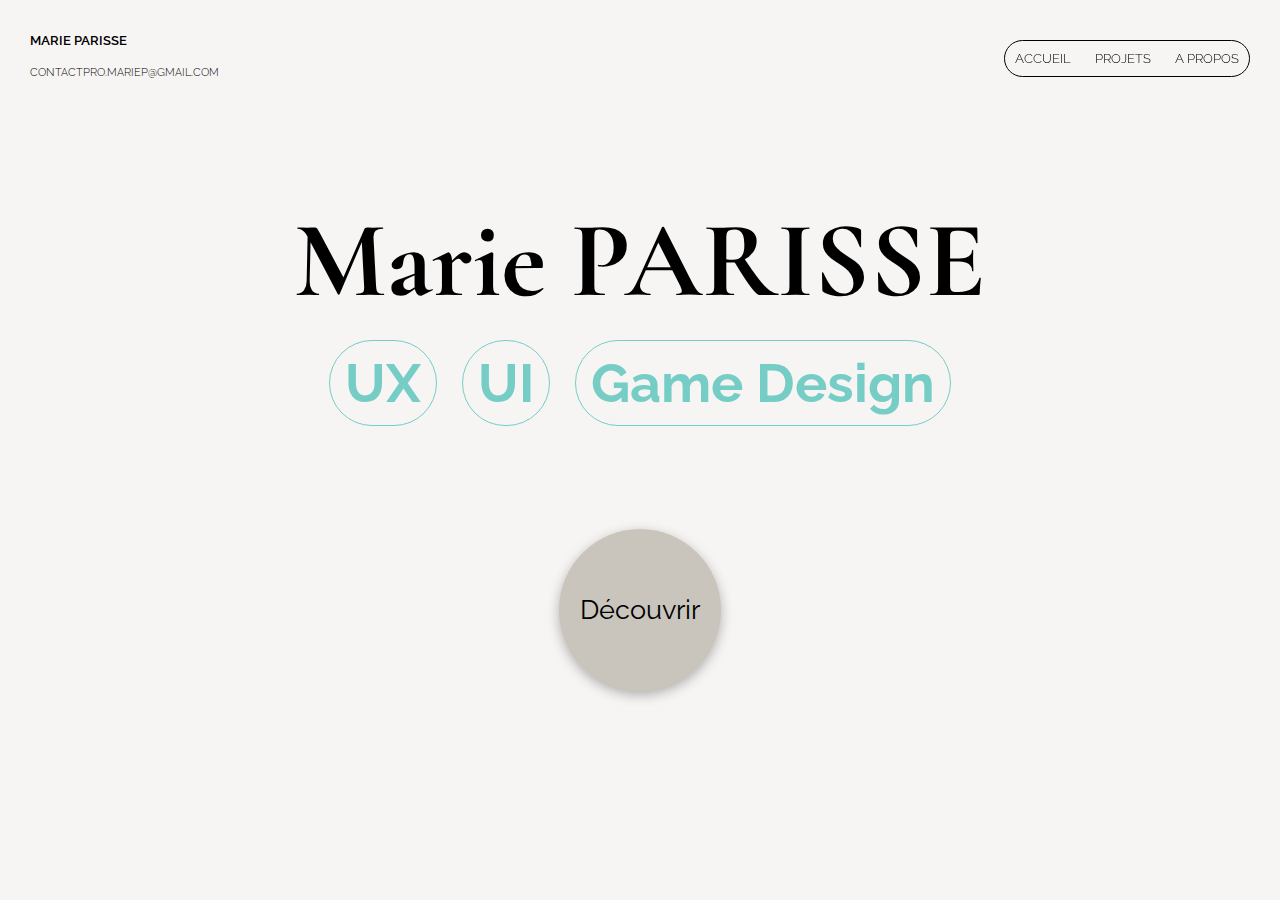
==== index.html @ 4c053312 "Update index.html" ====
<!DOCTYPE html>
<html lang="fr">
<head>
    <meta charset="UTF-8">
    <meta http-equiv="X-UA-Compatible" content="IE=edge">
    <meta name="viewport" content="width=device-width, initial-scale=1.0">
    <title>Portfolio - Marie PARISSE</title>
    <link rel="stylesheet" type="text/css" href="./css/style-index.css">
    <script src="./js/js-index.js" defer></script>
</head>
<body>
    <nav>
        <div class="rubrique">
            <a class="onglet souslignage" href="#">
                Accueil
            </a>
            <a class="onglet souslignage" href="./menu.html">
                Projets
            </a>
            <a class="onglet souslignage" href="./about.html">
                A propos
            </a>
        </div>
        <div class="coordonnee">
            <h3>MARIE PARISSE</h3>
            <a class="mail reseau souslignage" href="mailto:contactpro.mariep@gmail.com">contactpro.mariep@gmail.com</a>
        </div>
        
    </nav>
    <section>

        <!-- Les spans permettent d'animer le texte en fixant un overflow hidden sur les parents-->
        <h1 class="titre">
            Marie PARISSE <br>  
            <span class="etiquette"><span>UX</span></span>
            <span class="etiquette"><span>UI</span></span>
            <span class="etiquette"><span>Game Design</span></span>
        </h1>
            <a href="./menu.html" id="bouton" class="decouvrir"><div class="bouton">Découvrir</div></a>
            <div class="effet" id="effet-transition"></div>
    </section>
<div class="volet" id="volet"></div>
</body>
</html>
---- css/style-index.css ----
@import url('https://fonts.googleapis.com/css2?family=Cormorant+Garamond:wght@300&display=swap');
@import url('https://fonts.googleapis.com/css2?family=Raleway:wght@300&display=swap');

body{
    overflow: hidden;
    position: relative;
    background-color: #f7f5f4;
    font-family: 'Raleway', sans-serif;
    margin: 0;
    /* background-image: url(../img/constellation.jpg);
    background-size: cover; */
}

/*Barre de navigation */
nav{
    z-index: 999;
    width: 100%;
    margin: 20px 30px 20px 30px;
}

.coordonnee{
    float: left;
    text-transform: uppercase;
}

h3{
    font-weight: 600;
    font-size: 13px;
}

.liens, .mail{
    font-weight: 300;
    font-size: 11px;
}

.reseau{
    position: relative;
}

.rubrique{
    float: right;
    margin: 20px 60px 10px 0;
    border:solid 1px black;
    background-color: rgba(250, 235, 215, 0);
    backdrop-filter: blur(20px);
    border-radius: 20px;
    box-shadow: 1px -2px 2px rgba(250, 235, 215, 0);
    z-index: 1000;
}

.onglet{
    margin: 10px;
    text-align: center;
    display: inline-block;
    position: relative;
    text-transform: uppercase;
    font-size: 13px;
    font-weight: 300;
}

.souslignage::before{
    position: absolute;
    background-color: rgb(0, 0, 0);
    content: '';
    bottom: 0;
    left: 0;
    width: 0;
    height: 1px;
    transition: all 0.4s ease;
}

.souslignage:hover::before{
    width: 100%;
  }

a{
    text-decoration: none;
    color: black;
}

/* Fin barre de navigation */

section{
    clear: both;
    position: relative;

}

/* Style et animation du titre */

h1{
    font-size: 12vh;
    text-align: center;
    padding-top: calc(18vh - (12vh/2));
    font-family: 'Cormorant Garamond', serif;
    
}

.etiquette{
    padding: 10px 15px;
    font-family: 'Raleway', sans-serif;
    color: rgb(118, 205, 198);
    font-size: 6vh;
    border:solid 1.5px rgb(118, 205, 198);
    border-radius: 200px;
}

.etiquette :hover{
    color: rgb(118, 205, 198);
}

.titre span{
    display: inline-block;
    overflow: hidden;
    transition: all 0.3s;
}

.titre span span{
    display: block;
    animation: ApparitionTitre .7s 10s both;
    
}

@keyframes ApparitionTitre{
    from{
        opacity: 0;
        transform: translateY(100%) rotateZ(5deg);
    }
    to{
        opacity: 1;
        transform: translateY(0%) rotateZ(0deg);
    }
}

.titre span:hover{

    translate: 0 -3px; 
}

/* Bouton Découvrir */

.bouton{
    width: 18vh;
    height: 18vh;
    border-radius: 100px;
    text-align: center;
    line-height: 18vh;
    font-size: 3vh;
    margin: auto;
    background-color: rgb(201, 197, 189);
    color: black;
    box-shadow: rgba(47, 47, 47, 0.354) 0px 4px 12px;

    transition: all 0.5s;
}

.bouton:hover{
    transform: scale(1.1);
    border: 0px;
    background-color: rgb(255, 255, 255);
    box-shadow: rgba(165, 165, 165, 0.797) 0px 8px 24px;
}

a{
    text-decoration: none;
    color: black;
}

a .bouton{
    z-index: 0;
}

/* Style du cercle de transition */

.effet{
    width: 18vh;
    height: 18vh;
    border-radius: 100px;
    background-color: rgb(0, 0, 0);
    position: absolute;
    left: calc(50% - (18vh/2));
    transform: translateY(-100%);
    z-index: -1;
    transform-origin: 50% -50%;
    scale: 0.5;
}

.effet-transition{
    animation: EffetTransition 2s both;
}

@keyframes EffetTransition{
    from{
        scale: 0.5;
    }
    to{
        scale: 20;
    }
}

/* Effet au chargement de la page */

.volet{
    position: absolute;
    width: 100%;
    height: 200%;
    transform: translateY(-90%);
    background-color: rgb(0, 0, 0);
    animation: Chargement .8s both;
  }

@keyframes Chargement{
    from{
        opacity: 1;
    }to{
        opacity: 0;
        display: none;
    }
}


/* Effet de disparition du bouton Decouvrir */

.disparition{
    animation: Disparition .500s both;
}

@keyframes Disparition{
    from{
        opacity: 1;
        
    }
    to{
        opacity: 0;
    }
}

/* RESPONSIVE */

@media screen and (max-width: 500px) {

    /* Nav bar*/
    .rubrique{
      float: left;
      display: block;
      margin-top: 0;
    }
  
    .onglet{
      font-size: 9px;
      margin: 5px;
    }
  
    .projets{
      color: black;
    }
  
    .coordonnee{
      clear: both;
    }
  
    h3{
      font-weight: 400;
      font-size: 9px;
  }
  
  .liens, .mail{
      font-weight: 200;
      font-size: 7px;
  }

  .titre{
    font-size: 30px;
  }
}
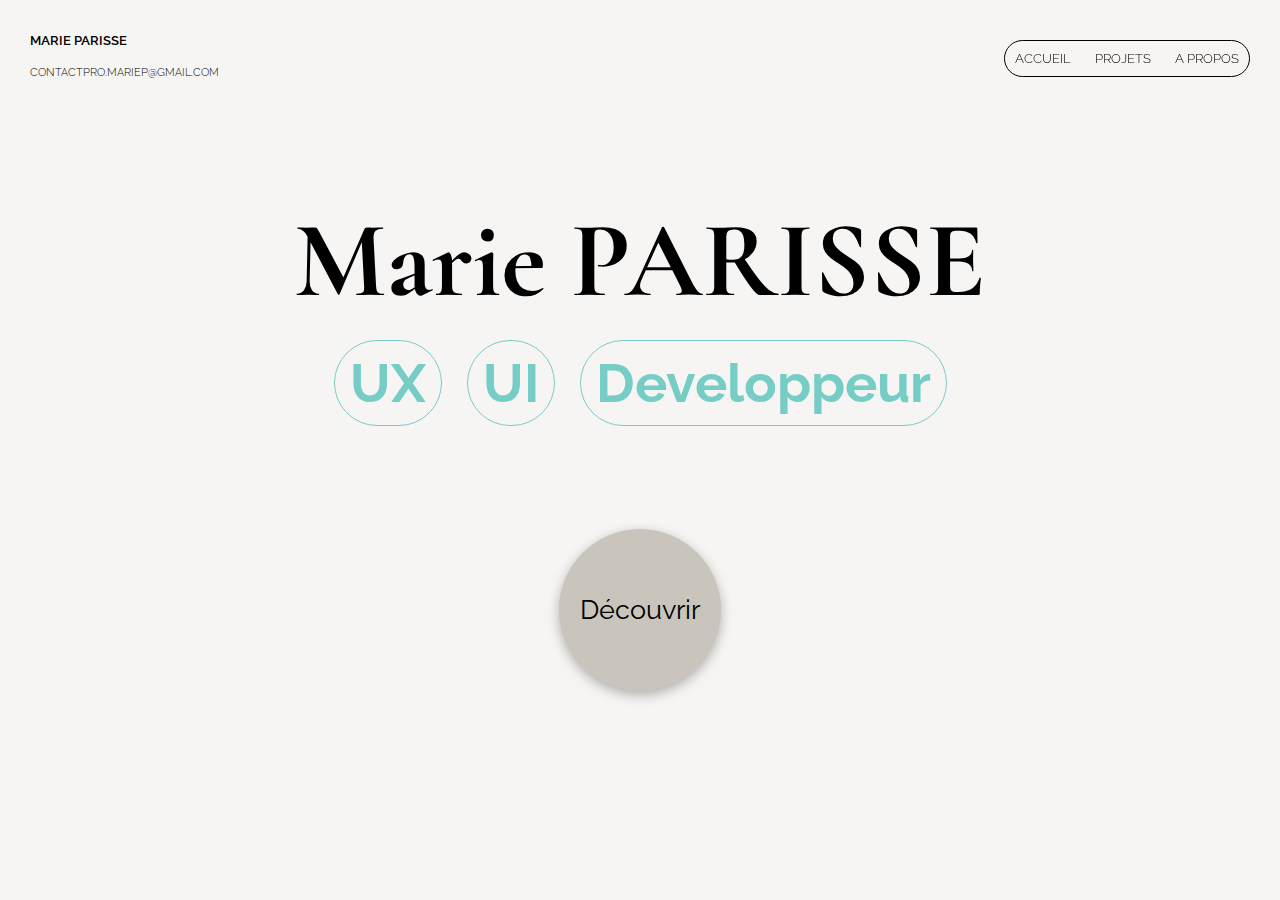
==== commit b242ce7f: "Update index.html" ====
--- a/index.html
+++ b/index.html
@@ -34,7 +34,7 @@
             Marie PARISSE <br>  
             <span class="etiquette"><span>UX</span></span>
             <span class="etiquette"><span>UI</span></span>
-            <span class="etiquette"><span>Game Design</span></span>
+            <span class="etiquette"><span>Developpeur</span></span>
         </h1>
             <a href="./menu.html" id="bouton" class="decouvrir"><div class="bouton">Découvrir</div></a>
             <div class="effet" id="effet-transition"></div>
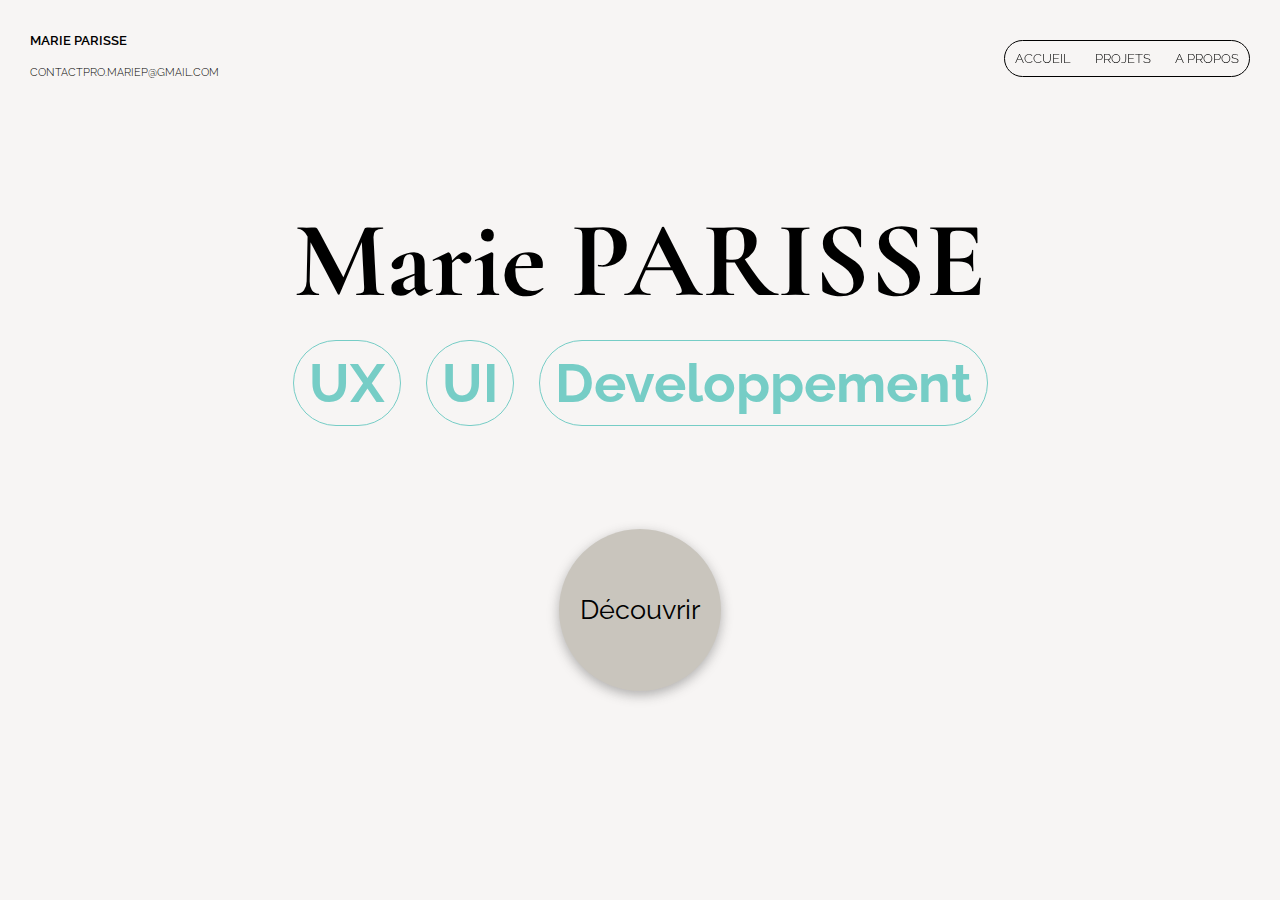
==== commit e40eec26: "Update index.html" ====
--- a/index.html
+++ b/index.html
@@ -34,7 +34,7 @@
             Marie PARISSE <br>  
             <span class="etiquette"><span>UX</span></span>
             <span class="etiquette"><span>UI</span></span>
-            <span class="etiquette"><span>Developpeur</span></span>
+            <span class="etiquette"><span>Developpement</span></span>
         </h1>
             <a href="./menu.html" id="bouton" class="decouvrir"><div class="bouton">Découvrir</div></a>
             <div class="effet" id="effet-transition"></div>
